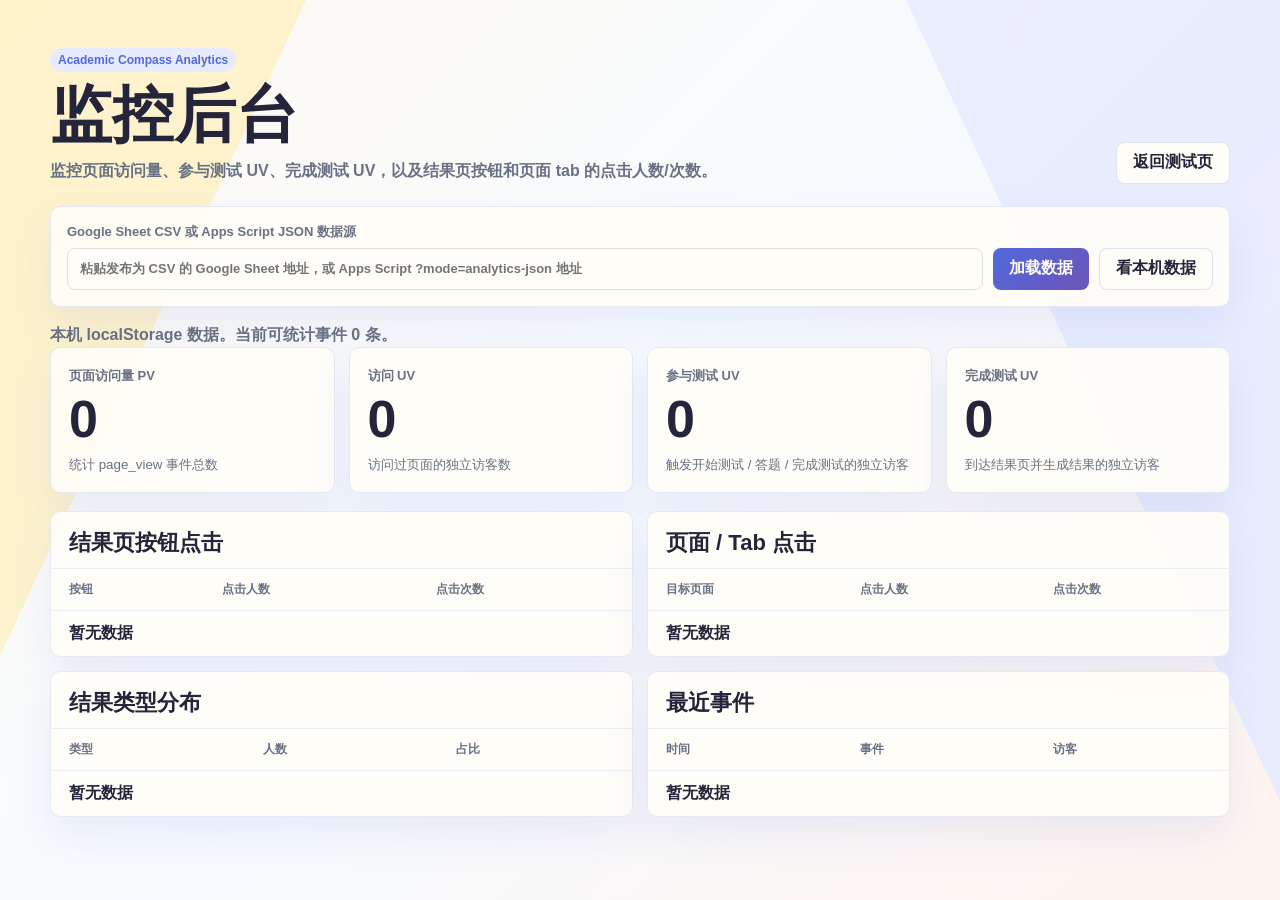
==== monitor.html @ 000283a8 "Add analytics monitoring dashboard" ====
<!doctype html>
<html lang="zh-CN">
<head>
  <meta charset="utf-8">
  <meta name="viewport" content="width=device-width, initial-scale=1">
  <title>学术罗盘监控后台</title>
  <style>
    :root {
      --paper: #fff7eb;
      --ink: #24243a;
      --muted: #697184;
      --line: #e5dce0;
      --blue: #5169db;
      --teal: #15988f;
      --coral: #e95f58;
      --gold: #d9911f;
      --white: #fffdf8;
      --shadow: 0 18px 42px rgba(81, 105, 219, 0.1);
    }

    * { box-sizing: border-box; }

    body {
      margin: 0;
      min-height: 100vh;
      background:
        linear-gradient(115deg, rgba(255, 240, 189, 0.72) 0 18%, transparent 18% 100%),
        linear-gradient(245deg, rgba(230, 235, 255, 0.86) 0 22%, transparent 22% 100%),
        linear-gradient(135deg, #fffaf2 0%, #f7fbff 48%, #fff4ef 100%);
      color: var(--ink);
      font-family: "Microsoft YaHei", "PingFang SC", "Segoe UI", Arial, sans-serif;
    }

    main {
      width: min(1180px, calc(100% - 32px));
      margin: 0 auto;
      padding: 36px 0 72px;
    }

    header {
      display: flex;
      align-items: end;
      justify-content: space-between;
      gap: 18px;
      margin-bottom: 22px;
    }

    h1 {
      margin: 0;
      font-size: clamp(34px, 6vw, 62px);
      line-height: 1;
    }

    .subtitle {
      margin: 12px 0 0;
      color: var(--muted);
      font-weight: 700;
      line-height: 1.6;
    }

    .panel,
    .metric-card,
    .table-card {
      border: 1px solid rgba(81, 105, 219, 0.14);
      border-radius: 10px;
      background: rgba(255, 253, 248, 0.92);
      box-shadow: var(--shadow);
    }

    .panel {
      display: grid;
      grid-template-columns: minmax(0, 1fr) auto auto;
      gap: 10px;
      align-items: end;
      padding: 16px;
      margin-bottom: 18px;
    }

    label {
      display: grid;
      gap: 7px;
      color: var(--muted);
      font-size: 13px;
      font-weight: 900;
    }

    input {
      width: 100%;
      min-height: 42px;
      border: 1px solid var(--line);
      border-radius: 8px;
      background: var(--white);
      color: var(--ink);
      padding: 9px 12px;
      font: inherit;
    }

    button,
    .link-btn {
      display: inline-flex;
      align-items: center;
      justify-content: center;
      min-height: 42px;
      padding: 0 16px;
      border: 0;
      border-radius: 8px;
      background: linear-gradient(135deg, var(--blue), #6c55b8);
      color: var(--white);
      font: inherit;
      font-weight: 900;
      text-decoration: none;
      cursor: pointer;
    }

    .secondary {
      border: 1px solid rgba(81, 105, 219, 0.18);
      background: var(--white);
      color: var(--ink);
    }

    .metrics {
      display: grid;
      grid-template-columns: repeat(4, minmax(0, 1fr));
      gap: 14px;
      margin-bottom: 18px;
    }

    .metric-card {
      padding: 18px;
    }

    .metric-card span {
      color: var(--muted);
      font-size: 13px;
      font-weight: 900;
    }

    .metric-card strong {
      display: block;
      margin-top: 8px;
      font-size: clamp(32px, 5vw, 52px);
      line-height: 1;
    }

    .metric-card small {
      display: block;
      margin-top: 10px;
      color: var(--muted);
      line-height: 1.45;
    }

    .tables {
      display: grid;
      grid-template-columns: repeat(2, minmax(0, 1fr));
      gap: 14px;
    }

    .table-card {
      overflow: hidden;
    }

    .table-card h2 {
      margin: 0;
      padding: 16px 18px 10px;
      font-size: 22px;
    }

    table {
      width: 100%;
      border-collapse: collapse;
    }

    th,
    td {
      padding: 12px 18px;
      border-top: 1px solid rgba(81, 105, 219, 0.1);
      text-align: left;
      vertical-align: top;
    }

    th {
      color: var(--muted);
      font-size: 12px;
      font-weight: 900;
      white-space: nowrap;
    }

    td {
      font-weight: 800;
    }

    .status {
      min-height: 22px;
      margin: 10px 0 0;
      color: var(--muted);
      font-weight: 800;
    }

    .pill {
      display: inline-flex;
      align-items: center;
      min-height: 24px;
      padding: 0 8px;
      border-radius: 999px;
      background: #e6ebff;
      color: var(--blue);
      font-size: 12px;
      font-weight: 900;
    }

    @media (max-width: 860px) {
      header,
      .panel {
        grid-template-columns: 1fr;
        align-items: stretch;
      }

      .metrics,
      .tables {
        grid-template-columns: 1fr;
      }
    }
  </style>
</head>
<body>
  <main>
    <header>
      <div>
        <p class="pill">Academic Compass Analytics</p>
        <h1>监控后台</h1>
        <p class="subtitle">监控页面访问量、参与测试 UV、完成测试 UV，以及结果页按钮和页面 tab 的点击人数/次数。</p>
      </div>
      <a class="link-btn secondary" href="./index.html">返回测试页</a>
    </header>

    <section class="panel" aria-label="数据源设置">
      <label>
        Google Sheet CSV 或 Apps Script JSON 数据源
        <input id="sourceInput" placeholder="粘贴发布为 CSV 的 Google Sheet 地址，或 Apps Script ?mode=analytics-json 地址">
      </label>
      <button type="button" id="loadBtn">加载数据</button>
      <button class="secondary" type="button" id="localBtn">看本机数据</button>
    </section>
    <p class="status" id="statusText">未配置远程数据源时，可先点击“看本机数据”验证埋点是否正常。</p>

    <section class="metrics">
      <article class="metric-card">
        <span>页面访问量 PV</span>
        <strong id="pvMetric">0</strong>
        <small>统计 page_view 事件总数</small>
      </article>
      <article class="metric-card">
        <span>访问 UV</span>
        <strong id="uvMetric">0</strong>
        <small>访问过页面的独立访客数</small>
      </article>
      <article class="metric-card">
        <span>参与测试 UV</span>
        <strong id="testUvMetric">0</strong>
        <small>触发开始测试 / 答题 / 完成测试的独立访客</small>
      </article>
      <article class="metric-card">
        <span>完成测试 UV</span>
        <strong id="completeUvMetric">0</strong>
        <small>到达结果页并生成结果的独立访客</small>
      </article>
    </section>

    <section class="tables">
      <article class="table-card">
        <h2>结果页按钮点击</h2>
        <table>
          <thead>
            <tr><th>按钮</th><th>点击人数</th><th>点击次数</th></tr>
          </thead>
          <tbody id="resultActionRows"></tbody>
        </table>
      </article>

      <article class="table-card">
        <h2>页面 / Tab 点击</h2>
        <table>
          <thead>
            <tr><th>目标页面</th><th>点击人数</th><th>点击次数</th></tr>
          </thead>
          <tbody id="tabRows"></tbody>
        </table>
      </article>

      <article class="table-card">
        <h2>结果类型分布</h2>
        <table>
          <thead>
            <tr><th>类型</th><th>人数</th><th>占比</th></tr>
          </thead>
          <tbody id="typeRows"></tbody>
        </table>
      </article>

      <article class="table-card">
        <h2>最近事件</h2>
        <table>
          <thead>
            <tr><th>时间</th><th>事件</th><th>访客</th></tr>
          </thead>
          <tbody id="recentRows"></tbody>
        </table>
      </article>
    </section>
  </main>

  <script>
    window.ACADEMIC_COMPASS_MONITOR_SOURCE = "";
  </script>
  <script>
    const sourceInput = document.querySelector("#sourceInput");
    const loadBtn = document.querySelector("#loadBtn");
    const localBtn = document.querySelector("#localBtn");
    const statusText = document.querySelector("#statusText");

    const savedSource = localStorage.getItem("academicCompassMonitorSource.v1") || window.ACADEMIC_COMPASS_MONITOR_SOURCE || new URLSearchParams(location.search).get("source") || "";
    sourceInput.value = savedSource;

    loadBtn.addEventListener("click", () => loadRemoteData(sourceInput.value.trim()));
    localBtn.addEventListener("click", () => renderDashboard(loadLocalEvents(), "本机 localStorage 数据"));

    if (savedSource) loadRemoteData(savedSource);
    else renderDashboard(loadLocalEvents(), "本机 localStorage 数据");

    async function loadRemoteData(source) {
      if (!source) {
        statusText.textContent = "请先填写数据源地址。";
        return;
      }
      localStorage.setItem("academicCompassMonitorSource.v1", source);
      statusText.textContent = "正在加载远程数据...";
      try {
        const response = await fetch(source, { cache: "no-store" });
        const text = await response.text();
        const events = source.includes("mode=analytics-json") || text.trim().startsWith("{")
          ? normalizeJsonEvents(JSON.parse(text))
          : parseCsvEvents(text);
        renderDashboard(events, `远程数据：${events.length} 条事件`);
      } catch (error) {
        statusText.textContent = `远程数据加载失败：${error.message}。可检查 Sheet 是否已发布为 CSV。`;
      }
    }

    function loadLocalEvents() {
      try {
        return JSON.parse(localStorage.getItem("academicCompassAnalyticsEvents.v1")) || [];
      } catch (error) {
        return [];
      }
    }

    function normalizeJsonEvents(data) {
      if (Array.isArray(data)) return data;
      if (Array.isArray(data.events)) return data.events;
      return [];
    }

    function parseCsvEvents(csvText) {
      const rows = parseCsv(csvText);
      if (rows.length < 2) return [];
      const headers = rows[0];
      return rows.slice(1).filter((row) => row.some(Boolean)).map((row) => {
        const item = {};
        headers.forEach((header, index) => {
          item[header] = row[index] || "";
        });
        return item;
      });
    }

    function parseCsv(text) {
      const rows = [];
      let row = [];
      let value = "";
      let inQuotes = false;
      for (let i = 0; i < text.length; i += 1) {
        const char = text[i];
        const next = text[i + 1];
        if (char === '"' && inQuotes && next === '"') {
          value += '"';
          i += 1;
        } else if (char === '"') {
          inQuotes = !inQuotes;
        } else if (char === "," && !inQuotes) {
          row.push(value);
          value = "";
        } else if ((char === "\n" || char === "\r") && !inQuotes) {
          if (char === "\r" && next === "\n") i += 1;
          row.push(value);
          rows.push(row);
          row = [];
          value = "";
        } else {
          value += char;
        }
      }
      if (value || row.length) {
        row.push(value);
        rows.push(row);
      }
      return rows;
    }

    function renderDashboard(events, sourceLabel) {
      const normalized = events.map(normalizeEvent).filter((event) => event.analyticsEvent);
      const pageViews = normalized.filter((event) => event.analyticsEvent === "page_view");
      const visitors = unique(normalized.map((event) => event.visitorId).filter(Boolean));
      const participantEvents = normalized.filter((event) => ["test_start", "question_answer", "test_complete"].includes(event.analyticsEvent));
      const participants = unique(participantEvents.map((event) => event.visitorId).filter(Boolean));
      const completes = unique(normalized.filter((event) => event.analyticsEvent === "test_complete").map((event) => event.visitorId).filter(Boolean));

      setText("pvMetric", pageViews.length);
      setText("uvMetric", visitors.length);
      setText("testUvMetric", participants.length);
      setText("completeUvMetric", completes.length);

      renderGroupedRows("resultActionRows", groupEvents(normalized.filter((event) => event.analyticsEvent === "result_action_click" || event.analyticsEvent === "share_confirm"), "buttonText", "buttonId"));
      renderGroupedRows("tabRows", groupEvents(normalized.filter((event) => event.analyticsEvent === "tab_click"), "targetView", "targetView"));
      renderTypeRows(normalized.filter((event) => event.analyticsEvent === "test_complete"));
      renderRecentRows(normalized);

      statusText.textContent = `${sourceLabel}。当前可统计事件 ${normalized.length} 条。`;
    }

    function normalizeEvent(event) {
      return {
        analyticsEvent: event.analyticsEvent || event["事件类型"] || "",
        eventId: event.eventId || event["事件ID"] || "",
        createdAt: event.createdAt || event["时间"] || "",
        visitorId: event.visitorId || event["访客ID"] || "",
        sessionId: event.sessionId || event["会话ID"] || "",
        viewId: event.viewId || event["页面"] || "",
        buttonId: event.buttonId || event["按钮ID"] || "",
        buttonText: event.buttonText || event["按钮文案"] || "",
        targetView: event.targetView || event["目标页面"] || "",
        typeCode: event.typeCode || event["结果代码"] || "",
        typeName: event.typeName || event["结果名称"] || ""
      };
    }

    function unique(items) {
      return Array.from(new Set(items));
    }

    function groupEvents(events, labelKey, fallbackKey) {
      const groups = new Map();
      events.forEach((event) => {
        const label = event[labelKey] || event[fallbackKey] || "未命名";
        if (!groups.has(label)) groups.set(label, { label, total: 0, visitors: new Set() });
        const group = groups.get(label);
        group.total += 1;
        if (event.visitorId) group.visitors.add(event.visitorId);
      });
      return Array.from(groups.values())
        .map((group) => ({ label: group.label, uv: group.visitors.size, total: group.total }))
        .sort((a, b) => b.total - a.total);
    }

    function renderGroupedRows(targetId, rows) {
      const target = document.querySelector(`#${targetId}`);
      target.innerHTML = rows.length
        ? rows.map((row) => `<tr><td>${escapeHtml(row.label)}</td><td>${row.uv}</td><td>${row.total}</td></tr>`).join("")
        : `<tr><td colspan="3">暂无数据</td></tr>`;
    }

    function renderTypeRows(completeEvents) {
      const totalVisitors = unique(completeEvents.map((event) => event.visitorId).filter(Boolean)).length || completeEvents.length || 1;
      const grouped = groupEvents(completeEvents, "typeName", "typeCode");
      const target = document.querySelector("#typeRows");
      target.innerHTML = grouped.length
        ? grouped.map((row) => `<tr><td>${escapeHtml(row.label)}</td><td>${row.uv || row.total}</td><td>${Math.round(((row.uv || row.total) / totalVisitors) * 100)}%</td></tr>`).join("")
        : `<tr><td colspan="3">暂无数据</td></tr>`;
    }

    function renderRecentRows(events) {
      const target = document.querySelector("#recentRows");
      const recent = [...events].sort((a, b) => String(b.createdAt).localeCompare(String(a.createdAt))).slice(0, 12);
      target.innerHTML = recent.length
        ? recent.map((event) => `<tr><td>${escapeHtml(formatDate(event.createdAt))}</td><td>${escapeHtml(event.analyticsEvent)}</td><td>${escapeHtml(event.visitorId || "-")}</td></tr>`).join("")
        : `<tr><td colspan="3">暂无数据</td></tr>`;
    }

    function setText(id, value) {
      document.querySelector(`#${id}`).textContent = String(value);
    }

    function formatDate(value) {
      if (!value) return "-";
      const date = new Date(value);
      if (Number.isNaN(date.getTime())) return value;
      return date.toLocaleString("zh-CN", { hour12: false });
    }

    function escapeHtml(value) {
      return String(value ?? "").replace(/[&<>"']/g, (char) => ({
        "&": "&amp;",
        "<": "&lt;",
        ">": "&gt;",
        '"': "&quot;",
        "'": "&#39;"
      })[char]);
    }
  </script>
</body>
</html>
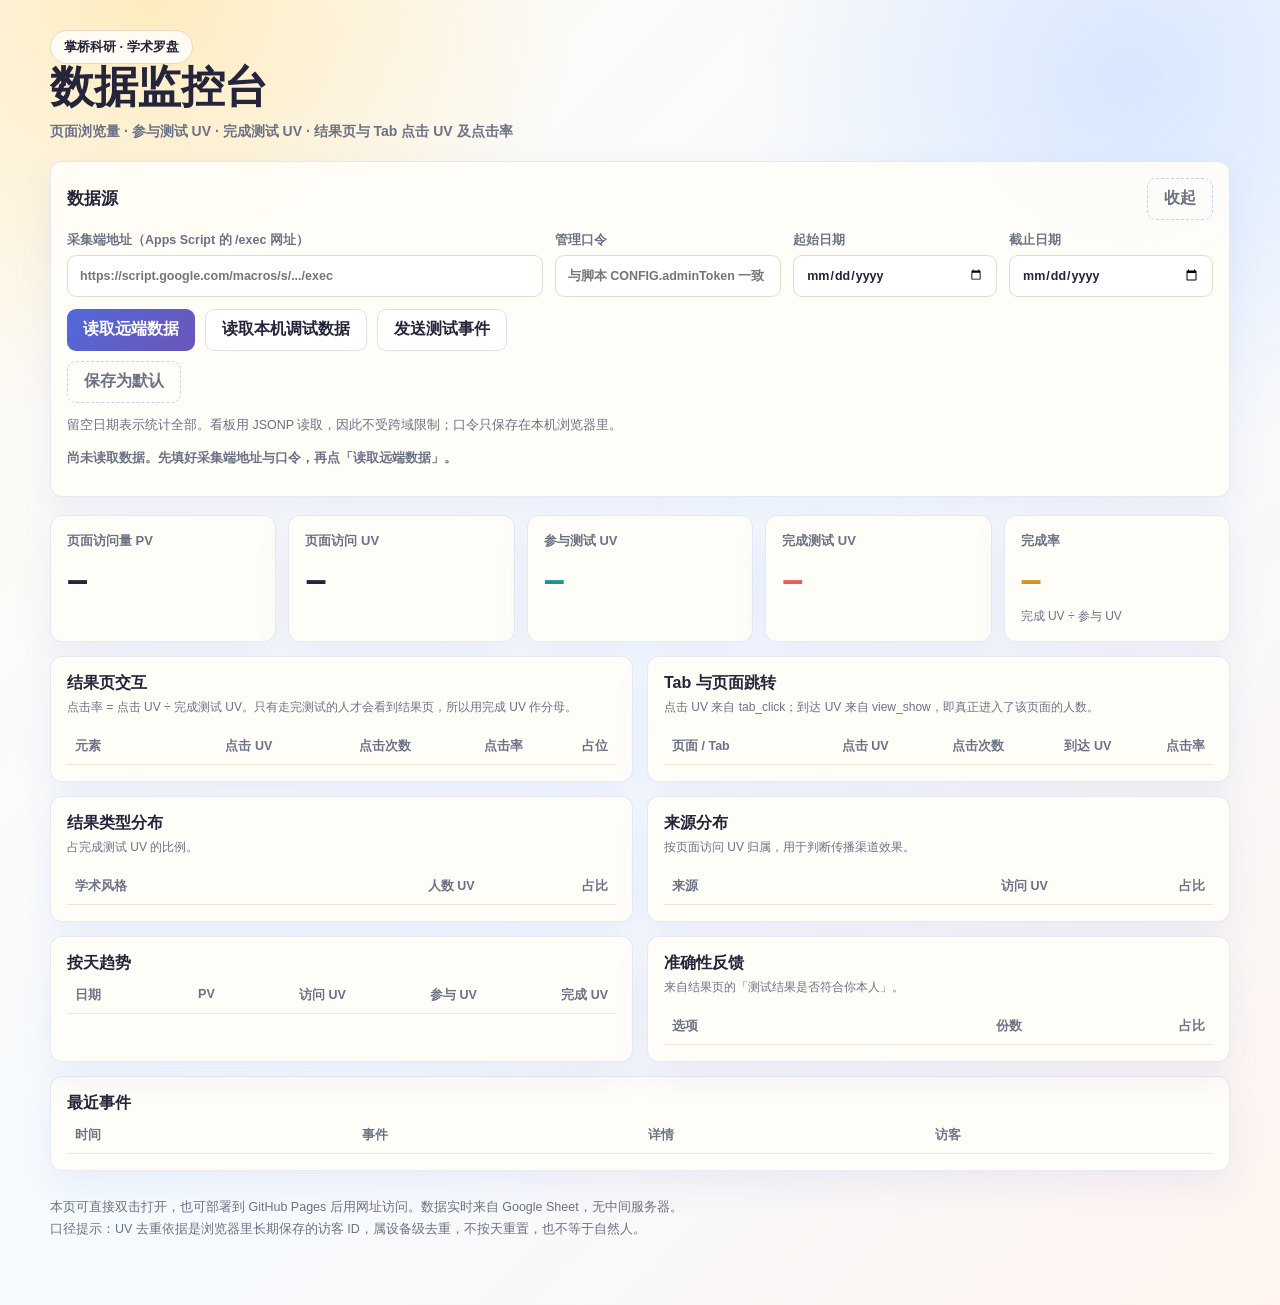
==== commit 84506287: "Add files via upload" ====
--- a/monitor.html
+++ b/monitor.html
@@ -1,510 +1,555 @@
-<!doctype html>
-<html lang="zh-CN">
-<head>
-  <meta charset="utf-8">
-  <meta name="viewport" content="width=device-width, initial-scale=1">
-  <title>学术罗盘监控后台</title>
-  <style>
-    :root {
-      --paper: #fff7eb;
-      --ink: #24243a;
-      --muted: #697184;
-      --line: #e5dce0;
-      --blue: #5169db;
-      --teal: #15988f;
-      --coral: #e95f58;
-      --gold: #d9911f;
-      --white: #fffdf8;
-      --shadow: 0 18px 42px rgba(81, 105, 219, 0.1);
-    }
-
-    * { box-sizing: border-box; }
-
-    body {
-      margin: 0;
-      min-height: 100vh;
-      background:
-        linear-gradient(115deg, rgba(255, 240, 189, 0.72) 0 18%, transparent 18% 100%),
-        linear-gradient(245deg, rgba(230, 235, 255, 0.86) 0 22%, transparent 22% 100%),
-        linear-gradient(135deg, #fffaf2 0%, #f7fbff 48%, #fff4ef 100%);
-      color: var(--ink);
-      font-family: "Microsoft YaHei", "PingFang SC", "Segoe UI", Arial, sans-serif;
-    }
-
-    main {
-      width: min(1180px, calc(100% - 32px));
-      margin: 0 auto;
-      padding: 36px 0 72px;
-    }
-
-    header {
-      display: flex;
-      align-items: end;
-      justify-content: space-between;
-      gap: 18px;
-      margin-bottom: 22px;
-    }
-
-    h1 {
-      margin: 0;
-      font-size: clamp(34px, 6vw, 62px);
-      line-height: 1;
-    }
-
-    .subtitle {
-      margin: 12px 0 0;
-      color: var(--muted);
-      font-weight: 700;
-      line-height: 1.6;
-    }
-
-    .panel,
-    .metric-card,
-    .table-card {
-      border: 1px solid rgba(81, 105, 219, 0.14);
-      border-radius: 10px;
-      background: rgba(255, 253, 248, 0.92);
-      box-shadow: var(--shadow);
-    }
-
-    .panel {
-      display: grid;
-      grid-template-columns: minmax(0, 1fr) auto auto;
-      gap: 10px;
-      align-items: end;
-      padding: 16px;
-      margin-bottom: 18px;
-    }
-
-    label {
-      display: grid;
-      gap: 7px;
-      color: var(--muted);
-      font-size: 13px;
-      font-weight: 900;
-    }
-
-    input {
-      width: 100%;
-      min-height: 42px;
-      border: 1px solid var(--line);
-      border-radius: 8px;
-      background: var(--white);
-      color: var(--ink);
-      padding: 9px 12px;
-      font: inherit;
-    }
-
-    button,
-    .link-btn {
-      display: inline-flex;
-      align-items: center;
-      justify-content: center;
-      min-height: 42px;
-      padding: 0 16px;
-      border: 0;
-      border-radius: 8px;
-      background: linear-gradient(135deg, var(--blue), #6c55b8);
-      color: var(--white);
-      font: inherit;
-      font-weight: 900;
-      text-decoration: none;
-      cursor: pointer;
-    }
-
-    .secondary {
-      border: 1px solid rgba(81, 105, 219, 0.18);
-      background: var(--white);
-      color: var(--ink);
-    }
-
-    .metrics {
-      display: grid;
-      grid-template-columns: repeat(4, minmax(0, 1fr));
-      gap: 14px;
-      margin-bottom: 18px;
-    }
-
-    .metric-card {
-      padding: 18px;
-    }
-
-    .metric-card span {
-      color: var(--muted);
-      font-size: 13px;
-      font-weight: 900;
-    }
-
-    .metric-card strong {
-      display: block;
-      margin-top: 8px;
-      font-size: clamp(32px, 5vw, 52px);
-      line-height: 1;
-    }
-
-    .metric-card small {
-      display: block;
-      margin-top: 10px;
-      color: var(--muted);
-      line-height: 1.45;
-    }
-
-    .tables {
-      display: grid;
-      grid-template-columns: repeat(2, minmax(0, 1fr));
-      gap: 14px;
-    }
-
-    .table-card {
-      overflow: hidden;
-    }
-
-    .table-card h2 {
-      margin: 0;
-      padding: 16px 18px 10px;
-      font-size: 22px;
-    }
-
-    table {
-      width: 100%;
-      border-collapse: collapse;
-    }
-
-    th,
-    td {
-      padding: 12px 18px;
-      border-top: 1px solid rgba(81, 105, 219, 0.1);
-      text-align: left;
-      vertical-align: top;
-    }
-
-    th {
-      color: var(--muted);
-      font-size: 12px;
-      font-weight: 900;
-      white-space: nowrap;
-    }
-
-    td {
-      font-weight: 800;
-    }
-
-    .status {
-      min-height: 22px;
-      margin: 10px 0 0;
-      color: var(--muted);
-      font-weight: 800;
-    }
-
-    .pill {
-      display: inline-flex;
-      align-items: center;
-      min-height: 24px;
-      padding: 0 8px;
-      border-radius: 999px;
-      background: #e6ebff;
-      color: var(--blue);
-      font-size: 12px;
-      font-weight: 900;
-    }
-
-    @media (max-width: 860px) {
-      header,
-      .panel {
-        grid-template-columns: 1fr;
-        align-items: stretch;
-      }
-
-      .metrics,
-      .tables {
-        grid-template-columns: 1fr;
-      }
-    }
-  </style>
-</head>
-<body>
-  <main>
-    <header>
-      <div>
-        <p class="pill">Academic Compass Analytics</p>
-        <h1>监控后台</h1>
-        <p class="subtitle">监控页面访问量、参与测试 UV、完成测试 UV，以及结果页按钮和页面 tab 的点击人数/次数。</p>
-      </div>
-      <a class="link-btn secondary" href="./index.html">返回测试页</a>
-    </header>
-
-    <section class="panel" aria-label="数据源设置">
-      <label>
-        Google Sheet CSV 或 Apps Script JSON 数据源
-        <input id="sourceInput" placeholder="粘贴发布为 CSV 的 Google Sheet 地址，或 Apps Script ?mode=analytics-json 地址">
-      </label>
-      <button type="button" id="loadBtn">加载数据</button>
-      <button class="secondary" type="button" id="localBtn">看本机数据</button>
-    </section>
-    <p class="status" id="statusText">未配置远程数据源时，可先点击“看本机数据”验证埋点是否正常。</p>
-
-    <section class="metrics">
-      <article class="metric-card">
-        <span>页面访问量 PV</span>
-        <strong id="pvMetric">0</strong>
-        <small>统计 page_view 事件总数</small>
-      </article>
-      <article class="metric-card">
-        <span>访问 UV</span>
-        <strong id="uvMetric">0</strong>
-        <small>访问过页面的独立访客数</small>
-      </article>
-      <article class="metric-card">
-        <span>参与测试 UV</span>
-        <strong id="testUvMetric">0</strong>
-        <small>触发开始测试 / 答题 / 完成测试的独立访客</small>
-      </article>
-      <article class="metric-card">
-        <span>完成测试 UV</span>
-        <strong id="completeUvMetric">0</strong>
-        <small>到达结果页并生成结果的独立访客</small>
-      </article>
-    </section>
-
-    <section class="tables">
-      <article class="table-card">
-        <h2>结果页按钮点击</h2>
-        <table>
-          <thead>
-            <tr><th>按钮</th><th>点击人数</th><th>点击次数</th></tr>
-          </thead>
-          <tbody id="resultActionRows"></tbody>
-        </table>
-      </article>
-
-      <article class="table-card">
-        <h2>页面 / Tab 点击</h2>
-        <table>
-          <thead>
-            <tr><th>目标页面</th><th>点击人数</th><th>点击次数</th></tr>
-          </thead>
-          <tbody id="tabRows"></tbody>
-        </table>
-      </article>
-
-      <article class="table-card">
-        <h2>结果类型分布</h2>
-        <table>
-          <thead>
-            <tr><th>类型</th><th>人数</th><th>占比</th></tr>
-          </thead>
-          <tbody id="typeRows"></tbody>
-        </table>
-      </article>
-
-      <article class="table-card">
-        <h2>最近事件</h2>
-        <table>
-          <thead>
-            <tr><th>时间</th><th>事件</th><th>访客</th></tr>
-          </thead>
-          <tbody id="recentRows"></tbody>
-        </table>
-      </article>
-    </section>
-  </main>
-
-  <script>
-    window.ACADEMIC_COMPASS_MONITOR_SOURCE = "";
-  </script>
-  <script>
-    const sourceInput = document.querySelector("#sourceInput");
-    const loadBtn = document.querySelector("#loadBtn");
-    const localBtn = document.querySelector("#localBtn");
-    const statusText = document.querySelector("#statusText");
-
-    const savedSource = localStorage.getItem("academicCompassMonitorSource.v1") || window.ACADEMIC_COMPASS_MONITOR_SOURCE || new URLSearchParams(location.search).get("source") || "";
-    sourceInput.value = savedSource;
-
-    loadBtn.addEventListener("click", () => loadRemoteData(sourceInput.value.trim()));
-    localBtn.addEventListener("click", () => renderDashboard(loadLocalEvents(), "本机 localStorage 数据"));
-
-    if (savedSource) loadRemoteData(savedSource);
-    else renderDashboard(loadLocalEvents(), "本机 localStorage 数据");
-
-    async function loadRemoteData(source) {
-      if (!source) {
-        statusText.textContent = "请先填写数据源地址。";
-        return;
-      }
-      localStorage.setItem("academicCompassMonitorSource.v1", source);
-      statusText.textContent = "正在加载远程数据...";
-      try {
-        const response = await fetch(source, { cache: "no-store" });
-        const text = await response.text();
-        const events = source.includes("mode=analytics-json") || text.trim().startsWith("{")
-          ? normalizeJsonEvents(JSON.parse(text))
-          : parseCsvEvents(text);
-        renderDashboard(events, `远程数据：${events.length} 条事件`);
-      } catch (error) {
-        statusText.textContent = `远程数据加载失败：${error.message}。可检查 Sheet 是否已发布为 CSV。`;
-      }
-    }
-
-    function loadLocalEvents() {
-      try {
-        return JSON.parse(localStorage.getItem("academicCompassAnalyticsEvents.v1")) || [];
-      } catch (error) {
-        return [];
-      }
-    }
-
-    function normalizeJsonEvents(data) {
-      if (Array.isArray(data)) return data;
-      if (Array.isArray(data.events)) return data.events;
-      return [];
-    }
-
-    function parseCsvEvents(csvText) {
-      const rows = parseCsv(csvText);
-      if (rows.length < 2) return [];
-      const headers = rows[0];
-      return rows.slice(1).filter((row) => row.some(Boolean)).map((row) => {
-        const item = {};
-        headers.forEach((header, index) => {
-          item[header] = row[index] || "";
-        });
-        return item;
-      });
-    }
-
-    function parseCsv(text) {
-      const rows = [];
-      let row = [];
-      let value = "";
-      let inQuotes = false;
-      for (let i = 0; i < text.length; i += 1) {
-        const char = text[i];
-        const next = text[i + 1];
-        if (char === '"' && inQuotes && next === '"') {
-          value += '"';
-          i += 1;
-        } else if (char === '"') {
-          inQuotes = !inQuotes;
-        } else if (char === "," && !inQuotes) {
-          row.push(value);
-          value = "";
-        } else if ((char === "\n" || char === "\r") && !inQuotes) {
-          if (char === "\r" && next === "\n") i += 1;
-          row.push(value);
-          rows.push(row);
-          row = [];
-          value = "";
-        } else {
-          value += char;
-        }
-      }
-      if (value || row.length) {
-        row.push(value);
-        rows.push(row);
-      }
-      return rows;
-    }
-
-    function renderDashboard(events, sourceLabel) {
-      const normalized = events.map(normalizeEvent).filter((event) => event.analyticsEvent);
-      const pageViews = normalized.filter((event) => event.analyticsEvent === "page_view");
-      const visitors = unique(normalized.map((event) => event.visitorId).filter(Boolean));
-      const participantEvents = normalized.filter((event) => ["test_start", "question_answer", "test_complete"].includes(event.analyticsEvent));
-      const participants = unique(participantEvents.map((event) => event.visitorId).filter(Boolean));
-      const completes = unique(normalized.filter((event) => event.analyticsEvent === "test_complete").map((event) => event.visitorId).filter(Boolean));
-
-      setText("pvMetric", pageViews.length);
-      setText("uvMetric", visitors.length);
-      setText("testUvMetric", participants.length);
-      setText("completeUvMetric", completes.length);
-
-      renderGroupedRows("resultActionRows", groupEvents(normalized.filter((event) => event.analyticsEvent === "result_action_click" || event.analyticsEvent === "share_confirm"), "buttonText", "buttonId"));
-      renderGroupedRows("tabRows", groupEvents(normalized.filter((event) => event.analyticsEvent === "tab_click"), "targetView", "targetView"));
-      renderTypeRows(normalized.filter((event) => event.analyticsEvent === "test_complete"));
-      renderRecentRows(normalized);
-
-      statusText.textContent = `${sourceLabel}。当前可统计事件 ${normalized.length} 条。`;
-    }
-
-    function normalizeEvent(event) {
-      return {
-        analyticsEvent: event.analyticsEvent || event["事件类型"] || "",
-        eventId: event.eventId || event["事件ID"] || "",
-        createdAt: event.createdAt || event["时间"] || "",
-        visitorId: event.visitorId || event["访客ID"] || "",
-        sessionId: event.sessionId || event["会话ID"] || "",
-        viewId: event.viewId || event["页面"] || "",
-        buttonId: event.buttonId || event["按钮ID"] || "",
-        buttonText: event.buttonText || event["按钮文案"] || "",
-        targetView: event.targetView || event["目标页面"] || "",
-        typeCode: event.typeCode || event["结果代码"] || "",
-        typeName: event.typeName || event["结果名称"] || ""
-      };
-    }
-
-    function unique(items) {
-      return Array.from(new Set(items));
-    }
-
-    function groupEvents(events, labelKey, fallbackKey) {
-      const groups = new Map();
-      events.forEach((event) => {
-        const label = event[labelKey] || event[fallbackKey] || "未命名";
-        if (!groups.has(label)) groups.set(label, { label, total: 0, visitors: new Set() });
-        const group = groups.get(label);
-        group.total += 1;
-        if (event.visitorId) group.visitors.add(event.visitorId);
-      });
-      return Array.from(groups.values())
-        .map((group) => ({ label: group.label, uv: group.visitors.size, total: group.total }))
-        .sort((a, b) => b.total - a.total);
-    }
-
-    function renderGroupedRows(targetId, rows) {
-      const target = document.querySelector(`#${targetId}`);
-      target.innerHTML = rows.length
-        ? rows.map((row) => `<tr><td>${escapeHtml(row.label)}</td><td>${row.uv}</td><td>${row.total}</td></tr>`).join("")
-        : `<tr><td colspan="3">暂无数据</td></tr>`;
-    }
-
-    function renderTypeRows(completeEvents) {
-      const totalVisitors = unique(completeEvents.map((event) => event.visitorId).filter(Boolean)).length || completeEvents.length || 1;
-      const grouped = groupEvents(completeEvents, "typeName", "typeCode");
-      const target = document.querySelector("#typeRows");
-      target.innerHTML = grouped.length
-        ? grouped.map((row) => `<tr><td>${escapeHtml(row.label)}</td><td>${row.uv || row.total}</td><td>${Math.round(((row.uv || row.total) / totalVisitors) * 100)}%</td></tr>`).join("")
-        : `<tr><td colspan="3">暂无数据</td></tr>`;
-    }
-
-    function renderRecentRows(events) {
-      const target = document.querySelector("#recentRows");
-      const recent = [...events].sort((a, b) => String(b.createdAt).localeCompare(String(a.createdAt))).slice(0, 12);
-      target.innerHTML = recent.length
-        ? recent.map((event) => `<tr><td>${escapeHtml(formatDate(event.createdAt))}</td><td>${escapeHtml(event.analyticsEvent)}</td><td>${escapeHtml(event.visitorId || "-")}</td></tr>`).join("")
-        : `<tr><td colspan="3">暂无数据</td></tr>`;
-    }
-
-    function setText(id, value) {
-      document.querySelector(`#${id}`).textContent = String(value);
-    }
-
-    function formatDate(value) {
-      if (!value) return "-";
-      const date = new Date(value);
-      if (Number.isNaN(date.getTime())) return value;
-      return date.toLocaleString("zh-CN", { hour12: false });
-    }
-
-    function escapeHtml(value) {
-      return String(value ?? "").replace(/[&<>"']/g, (char) => ({
-        "&": "&amp;",
-        "<": "&lt;",
-        ">": "&gt;",
-        '"': "&quot;",
-        "'": "&#39;"
-      })[char]);
-    }
-  </script>
-</body>
-</html>
+<!doctype html>
+<html lang="zh-CN">
+<head>
+  <meta charset="utf-8">
+  <meta name="viewport" content="width=device-width, initial-scale=1">
+  <title>学术罗盘 · 数据监控台</title>
+  <style>
+    :root {
+      --paper: #fff7eb;
+      --ink: #24243a;
+      --muted: #6b7285;
+      --line: #e6dccd;
+      --card: #fffdf8;
+      --blue: #5169db;
+      --teal: #15988f;
+      --coral: #e95f58;
+      --gold: #d9911f;
+      --shadow: 0 14px 34px rgba(81, 105, 219, 0.09);
+    }
+    * { box-sizing: border-box; }
+    body {
+      margin: 0;
+      min-height: 100vh;
+      color: var(--ink);
+      background:
+        radial-gradient(circle at 12% 0%, rgba(255, 224, 150, 0.55), transparent 26rem),
+        radial-gradient(circle at 88% 6%, rgba(186, 210, 255, 0.5), transparent 24rem),
+        linear-gradient(135deg, #fffaf2 0%, #f6fbff 52%, #fff4ef 100%);
+      font-family: "Microsoft YaHei", "PingFang SC", "Segoe UI", Arial, sans-serif;
+    }
+    main { width: min(1180px, calc(100% - 28px)); margin: 0 auto; padding: 30px 0 64px; }
+
+    header.page-head { display: flex; flex-wrap: wrap; gap: 14px; align-items: end; justify-content: space-between; margin-bottom: 18px; }
+    h1 { margin: 0; font-size: clamp(28px, 4.4vw, 44px); line-height: 1.05; letter-spacing: -0.5px; }
+    .subtitle { margin: 10px 0 0; color: var(--muted); font-weight: 700; line-height: 1.6; font-size: 14px; }
+    .badge { display: inline-block; border: 1px solid #ead8c8; background: rgba(255, 255, 255, 0.8); border-radius: 999px; padding: 7px 13px; font-size: 13px; font-weight: 700; }
+
+    .panel, .card, .table-card {
+      border: 1px solid rgba(81, 105, 219, 0.14);
+      border-radius: 12px;
+      background: rgba(255, 253, 248, 0.94);
+      box-shadow: var(--shadow);
+    }
+    .panel { padding: 16px; margin-bottom: 18px; }
+    .panel-head { display: flex; align-items: center; justify-content: space-between; gap: 12px; margin-bottom: 12px; }
+    .panel h2 { margin: 0; font-size: 17px; }
+    .hint { color: var(--muted); font-size: 12.5px; line-height: 1.7; }
+
+    .config-grid { display: grid; grid-template-columns: minmax(0, 2.1fr) minmax(0, 1fr) minmax(0, 0.9fr) minmax(0, 0.9fr); gap: 12px; }
+    .config-grid + .config-grid { margin-top: 12px; }
+    label.field { display: grid; gap: 6px; font-size: 12.5px; font-weight: 700; color: var(--muted); }
+    input {
+      width: 100%; min-height: 42px; border: 1px solid var(--line); border-radius: 9px;
+      background: #fff; color: var(--ink); padding: 9px 12px; font: inherit;
+    }
+    input:focus { outline: 2px solid rgba(81, 105, 219, 0.28); outline-offset: 1px; border-color: var(--blue); }
+
+    .actions { display: flex; flex-wrap: wrap; gap: 10px; align-items: center; }
+    button {
+      display: inline-flex; align-items: center; justify-content: center; gap: 6px;
+      min-height: 42px; padding: 0 16px; border: 0; border-radius: 9px;
+      background: linear-gradient(135deg, var(--blue), #6c55b8);
+      color: #fffdf8; font: inherit; font-weight: 700; cursor: pointer;
+    }
+    button.secondary { border: 1px solid rgba(81, 105, 219, 0.2); background: #fff; color: var(--ink); }
+    button.ghost { border: 1px dashed rgba(81, 105, 219, 0.3); background: transparent; color: var(--muted); font-weight: 700; }
+    button:disabled { opacity: 0.55; cursor: not-allowed; }
+
+    .status { margin-top: 12px; font-size: 13px; color: var(--muted); font-weight: 700; }
+    .status.ok { color: var(--teal); }
+    .status.warn { color: var(--gold); }
+    .status.err { color: var(--coral); }
+
+    .kpi-grid { display: grid; grid-template-columns: repeat(5, minmax(0, 1fr)); gap: 12px; }
+    .card { padding: 16px; min-height: 108px; }
+    .card .label { font-size: 13px; color: var(--muted); font-weight: 700; }
+    .card .num { margin-top: 10px; font-size: clamp(26px, 3.4vw, 38px); font-weight: 800; line-height: 1.1; }
+    .card .sub { margin-top: 6px; font-size: 12px; color: var(--muted); }
+    .card.accent-teal .num { color: var(--teal); }
+    .card.accent-coral .num { color: var(--coral); }
+    .card.accent-gold .num { color: var(--gold); }
+
+    .two { display: grid; grid-template-columns: 1fr 1fr; gap: 14px; }
+    .table-card { margin-top: 0; padding: 16px; }
+    .table-card h2 { margin: 0 0 4px; font-size: 16px; }
+    .table-card .table-note { margin: 0 0 12px; font-size: 12px; color: var(--muted); line-height: 1.6; }
+    table { width: 100%; border-collapse: collapse; font-size: 13.5px; }
+    th, td { text-align: left; padding: 9px 8px; border-bottom: 1px solid #f0e7d9; vertical-align: top; }
+    th { color: var(--muted); font-weight: 700; font-size: 12.5px; white-space: nowrap; }
+    td.num, th.num { text-align: right; font-variant-numeric: tabular-nums; white-space: nowrap; }
+    tbody tr:last-child td { border-bottom: 0; }
+    .empty { color: #9a92a0; padding: 12px 0; font-size: 13px; }
+    .tag { display: inline-block; margin-left: 6px; border-radius: 999px; padding: 2px 7px; font-size: 11px; font-weight: 700; }
+    .tag.warn { background: rgba(217, 145, 31, 0.15); color: #8a5b06; }
+    .tag.ok { background: rgba(21, 152, 143, 0.14); color: #0d6a63; }
+    .bar { position: relative; height: 6px; border-radius: 999px; background: rgba(81, 105, 219, 0.12); overflow: hidden; min-width: 56px; }
+    .bar > i { position: absolute; inset: 0 auto 0 0; border-radius: 999px; background: linear-gradient(90deg, var(--blue), #8a7be0); }
+
+    footer { margin-top: 26px; color: var(--muted); font-size: 12.5px; line-height: 1.75; }
+
+    @media (max-width: 980px) {
+      .kpi-grid { grid-template-columns: repeat(2, minmax(0, 1fr)); }
+      .two { grid-template-columns: 1fr; }
+      .config-grid { grid-template-columns: 1fr 1fr; }
+    }
+    @media (max-width: 560px) {
+      .kpi-grid { grid-template-columns: 1fr; }
+      .config-grid { grid-template-columns: 1fr; }
+    }
+  </style>
+</head>
+<body>
+<main>
+  <header class="page-head">
+    <div>
+      <span class="badge">掌桥科研 · 学术罗盘</span>
+      <h1>数据监控台</h1>
+      <p class="subtitle">页面浏览量 · 参与测试 UV · 完成测试 UV · 结果页与 Tab 点击 UV 及点击率</p>
+    </div>
+  </header>
+
+  <section class="panel">
+    <div class="panel-head">
+      <h2>数据源</h2>
+      <button type="button" class="ghost" id="toggleConfigBtn">收起</button>
+    </div>
+    <div id="configBody">
+      <div class="config-grid">
+        <label class="field">采集端地址（Apps Script 的 /exec 网址）
+          <input id="sourceInput" type="url" placeholder="https://script.google.com/macros/s/.../exec" spellcheck="false">
+        </label>
+        <label class="field">管理口令
+          <input id="tokenInput" type="password" placeholder="与脚本 CONFIG.adminToken 一致" autocomplete="off">
+        </label>
+        <label class="field">起始日期
+          <input id="sinceInput" type="date">
+        </label>
+        <label class="field">截止日期
+          <input id="untilInput" type="date">
+        </label>
+      </div>
+      <div class="config-grid">
+        <div class="actions">
+          <button type="button" id="loadRemoteBtn">读取远端数据</button>
+          <button type="button" class="secondary" id="loadLocalBtn">读取本机调试数据</button>
+          <button type="button" class="secondary" id="sendTestBtn">发送测试事件</button>
+          <button type="button" class="ghost" id="saveConfigBtn">保存为默认</button>
+        </div>
+      </div>
+      <p class="hint" id="configHint">
+        留空日期表示统计全部。看板用 JSONP 读取，因此不受跨域限制；口令只保存在本机浏览器里。
+      </p>
+    </div>
+    <p class="status" id="status">尚未读取数据。先填好采集端地址与口令，再点「读取远端数据」。</p>
+  </section>
+
+  <div id="remoteSections">
+  <section class="kpi-grid" id="kpiGrid">
+    <article class="card"><div class="label">页面访问量 PV</div><div class="num" id="kpiPv">–</div><div class="sub" id="kpiPvSub">&nbsp;</div></article>
+    <article class="card"><div class="label">页面访问 UV</div><div class="num" id="kpiViewUv">–</div><div class="sub" id="kpiViewUvSub">&nbsp;</div></article>
+    <article class="card accent-teal"><div class="label">参与测试 UV</div><div class="num" id="kpiTestUv">–</div><div class="sub" id="kpiTestUvSub">&nbsp;</div></article>
+    <article class="card accent-coral"><div class="label">完成测试 UV</div><div class="num" id="kpiCompleteUv">–</div><div class="sub" id="kpiCompleteUvSub">&nbsp;</div></article>
+    <article class="card accent-gold"><div class="label">完成率</div><div class="num" id="kpiCompleteRate">–</div><div class="sub">完成 UV ÷ 参与 UV</div></article>
+  </section>
+
+  <section class="two" style="margin-top:14px">
+    <article class="table-card">
+      <h2>结果页交互</h2>
+      <p class="table-note">点击率 = 点击 UV ÷ 完成测试 UV。只有走完测试的人才会看到结果页，所以用完成 UV 作分母。</p>
+      <table>
+        <thead><tr><th>元素</th><th class="num">点击 UV</th><th class="num">点击次数</th><th class="num">点击率</th><th class="num">占位</th></tr></thead>
+        <tbody id="resultActionRows"></tbody>
+      </table>
+    </article>
+
+    <article class="table-card">
+      <h2>Tab 与页面跳转</h2>
+      <p class="table-note">点击 UV 来自 tab_click；到达 UV 来自 view_show，即真正进入了该页面的人数。</p>
+      <table>
+        <thead><tr><th>页面 / Tab</th><th class="num">点击 UV</th><th class="num">点击次数</th><th class="num">到达 UV</th><th class="num">点击率</th></tr></thead>
+        <tbody id="viewRows"></tbody>
+      </table>
+    </article>
+  </section>
+
+  <section class="two" style="margin-top:14px">
+    <article class="table-card">
+      <h2>结果类型分布</h2>
+      <p class="table-note">占完成测试 UV 的比例。</p>
+      <table>
+        <thead><tr><th>学术风格</th><th class="num">人数 UV</th><th class="num">占比</th></tr></thead>
+        <tbody id="typeRows"></tbody>
+      </table>
+    </article>
+
+    <article class="table-card">
+      <h2>来源分布</h2>
+      <p class="table-note">按页面访问 UV 归属，用于判断传播渠道效果。</p>
+      <table>
+        <thead><tr><th>来源</th><th class="num">访问 UV</th><th class="num">占比</th></tr></thead>
+        <tbody id="sourceRows"></tbody>
+      </table>
+    </article>
+  </section>
+
+  <section class="two" style="margin-top:14px">
+    <article class="table-card">
+      <h2>按天趋势</h2>
+      <table>
+        <thead><tr><th>日期</th><th class="num">PV</th><th class="num">访问 UV</th><th class="num">参与 UV</th><th class="num">完成 UV</th></tr></thead>
+        <tbody id="trendRows"></tbody>
+      </table>
+    </article>
+
+    <article class="table-card">
+      <h2>准确性反馈</h2>
+      <p class="table-note" id="feedbackNote">来自结果页的「测试结果是否符合你本人」。</p>
+      <table>
+        <thead><tr><th>选项</th><th class="num">份数</th><th class="num">占比</th></tr></thead>
+        <tbody id="feedbackRows"></tbody>
+      </table>
+    </article>
+  </section>
+
+  <section class="table-card" style="margin-top:14px">
+    <h2>最近事件</h2>
+    <table>
+      <thead><tr><th>时间</th><th>事件</th><th>详情</th><th>访客</th></tr></thead>
+      <tbody id="recentRows"></tbody>
+    </table>
+  </section>
+  </div>
+
+  <section class="table-card" id="localPanel" hidden>
+    <h2>本机调试数据</h2>
+    <p class="table-note">
+      这里读的是当前浏览器自己攒下的事件，只在没有走完第 4～6 步部署前用来看埋点有没有触发。
+      数字不代表线上真实数据。想要真实统计，请填好采集端地址后点「读取远端数据」。
+    </p>
+    <table>
+      <thead><tr><th>事件类型</th><th class="num">条数</th><th class="num">涉及访客 UV</th></tr></thead>
+      <tbody id="localRows"></tbody>
+    </table>
+  </section>
+
+  <footer>
+    本页可直接双击打开，也可部署到 GitHub Pages 后用网址访问。数据实时来自 Google Sheet，无中间服务器。<br>
+    口径提示：UV 去重依据是浏览器里长期保存的访客 ID，属设备级去重，不按天重置，也不等于自然人。
+  </footer>
+</main>
+
+<script>
+(function () {
+  "use strict";
+
+  var LS_KEY = "academicCompassMonitor.v2";
+  var CALLBACK = "academicCompassMonitorCb";
+
+  var $ = function (id) { return document.getElementById(id); };
+
+  function esc(value) {
+    return String(value == null ? "" : value).replace(/[&<>"']/g, function (ch) {
+      return { "&": "&amp;", "<": "&lt;", ">": "&gt;", '"': "&quot;", "'": "&#39;" }[ch];
+    });
+  }
+
+  function pct(value) {
+    var n = Number(value);
+    return isFinite(n) ? n.toFixed(1).replace(/\.0$/, "") + "%" : "–";
+  }
+
+  function num(value) {
+    var n = Number(value);
+    return isFinite(n) ? String(n) : "–";
+  }
+
+  function readConfig() {
+    var saved = {};
+    try { saved = JSON.parse(localStorage.getItem(LS_KEY)) || {}; } catch (e) { saved = {}; }
+    var qs = new URLSearchParams(location.search);
+    return {
+      source: saved.source || qs.get("source") || "",
+      token: saved.token || qs.get("token") || "",
+      since: saved.since || qs.get("since") || "",
+      until: saved.until || qs.get("until") || ""
+    };
+  }
+
+  function writeConfig() {
+    try {
+      localStorage.setItem(LS_KEY, JSON.stringify({
+        source: $("sourceInput").value.trim(),
+        token: $("tokenInput").value.trim(),
+        since: $("sinceInput").value,
+        until: $("untilInput").value
+      }));
+    } catch (e) { /* 忽略 */ }
+  }
+
+  function setStatus(text, kind) {
+    var el = $("status");
+    el.textContent = text;
+    el.className = "status" + (kind ? " " + kind : "");
+  }
+
+  function jsonp(source, params, timeoutMs) {
+    return new Promise(function (resolve, reject) {
+      var query = new URLSearchParams(params);
+      query.set("callback", CALLBACK);
+      var url = source + (source.indexOf("?") >= 0 ? "&" : "?") + query.toString();
+      var script = document.createElement("script");
+      var timer = setTimeout(function () { cleanup(); reject(new Error("请求超时，请检查采集端地址与部署权限是否为「任何人」")); }, timeoutMs || 30000);
+
+      function cleanup() {
+        clearTimeout(timer);
+        delete window[CALLBACK];
+        if (script.parentNode) script.parentNode.removeChild(script);
+      }
+
+      window[CALLBACK] = function (data) { cleanup(); resolve(data); };
+      script.onerror = function () { cleanup(); reject(new Error("脚本加载失败，地址可能不对，或尚未部署为 Web 应用")); };
+      script.src = url;
+      document.head.appendChild(script);
+    });
+  }
+
+  function rowsOrEmpty(rows, colspan, render) {
+    if (!rows || !rows.length) return '<tr><td class="empty" colspan="' + colspan + '">暂无数据</td></tr>';
+    return rows.map(render).join("");
+  }
+
+  function barCell(ratio) {
+    var width = Math.max(0, Math.min(100, Number(ratio) || 0));
+    return '<div class="bar" title="' + width + '%"><i style="width:' + width + '%"></i></div>';
+  }
+
+  function render(s) {
+    var sum = s.summary;
+
+    $("remoteSections").hidden = false;
+    $("localPanel").hidden = true;
+
+    $("kpiPv").textContent = num(sum.pv);
+    $("kpiPvSub").textContent = "共 " + num(sum.pv) + " 次首页加载";
+
+    $("kpiViewUv").textContent = num(sum.viewUv);
+    $("kpiViewUvSub").textContent = "参与率 " + pct(sum.participateRate) + "（参与÷访问）";
+
+    $("kpiTestUv").textContent = num(sum.testUv);
+    $("kpiTestUvSub").textContent = "作答事件 " + num(sum.answerCount) + " 次";
+
+    $("kpiCompleteUv").textContent = num(sum.completeUv);
+    $("kpiCompleteUvSub").textContent = "流失 " + num(Math.max(sum.testUv - sum.completeUv, 0)) + " 人未完成";
+
+    $("kpiCompleteRate").textContent = pct(sum.completeRate);
+
+    $("resultActionRows").innerHTML = rowsOrEmpty(sum.resultActions, 5, function (row) {
+      return "<tr><td>" + esc(row.label) + "</td>" +
+        '<td class="num">' + num(row.uv) + "</td>" +
+        '<td class="num">' + num(row.count) + "</td>" +
+        '<td class="num">' + pct(row.rate) + "</td>" +
+        '<td class="num">' + barCell(row.rate) + "</td></tr>";
+    });
+
+    $("viewRows").innerHTML = rowsOrEmpty(sum.views, 5, function (row) {
+      var tag = row.unreachable ? '<span class="tag warn">页面无入口</span>' : "";
+      return "<tr><td>" + esc(row.label) + tag + "</td>" +
+        '<td class="num">' + num(row.clickUv) + "</td>" +
+        '<td class="num">' + num(row.clickCount) + "</td>" +
+        '<td class="num">' + num(row.arrivalUv) + "</td>" +
+        '<td class="num">' + pct(row.rate) + "</td></tr>";
+    });
+
+    $("typeRows").innerHTML = rowsOrEmpty(sum.types, 3, function (row) {
+      return "<tr><td>" + esc(row.label) + "</td>" +
+        '<td class="num">' + num(row.uv) + "</td>" +
+        '<td class="num">' + pct(row.share) + "</td></tr>";
+    });
+
+    $("sourceRows").innerHTML = rowsOrEmpty(sum.sources, 3, function (row) {
+      return "<tr><td>" + esc(row.label) + "</td>" +
+        '<td class="num">' + num(row.uv) + "</td>" +
+        '<td class="num">' + pct(row.share) + "</td></tr>";
+    });
+
+    $("trendRows").innerHTML = rowsOrEmpty(s.trend, 5, function (row) {
+      return "<tr><td>" + esc(row.day) + "</td>" +
+        '<td class="num">' + num(row.pv) + "</td>" +
+        '<td class="num">' + num(row.visitUv) + "</td>" +
+        '<td class="num">' + num(row.testUv) + "</td>" +
+        '<td class="num">' + num(row.completeUv) + "</td></tr>";
+    });
+
+    var feedback = sum.feedback || { total: 0, rows: [] };
+    $("feedbackNote").textContent = feedback.total
+      ? "共 " + feedback.total + " 份反馈。"
+      : "还没有收到反馈。该表由结果页的表单写入，与埋点表分开存放。";
+    $("feedbackRows").innerHTML = rowsOrEmpty(feedback.rows, 3, function (row) {
+      return "<tr><td>" + esc(row.label) + "</td>" +
+        '<td class="num">' + num(row.count) + "</td>" +
+        '<td class="num">' + pct(row.share) + "</td></tr>";
+    });
+
+    $("recentRows").innerHTML = rowsOrEmpty(s.recent, 4, function (row) {
+      var when = String(row.createdAt || "").replace("T", " ").slice(0, 19);
+      return "<tr><td>" + esc(when) + "</td><td>" + esc(row.event) + "</td>" +
+        "<td>" + esc(row.detail || "") + "</td><td>" + esc(row.visitorId || "") + "</td></tr>";
+    });
+  }
+
+  function loadRemote() {
+    var cfg = currentConfig();
+    if (!cfg.source) { setStatus("请先填写采集端地址。", "warn"); return; }
+    if (!cfg.token) { setStatus("请先填写管理口令。", "warn"); return; }
+    writeConfig();
+    setStatus("正在读取远端数据…");
+
+    var params = { mode: "summary", token: cfg.token, nocache: "1" };
+    if (cfg.since) params.since = cfg.since;
+    if (cfg.until) params.until = cfg.until;
+
+    jsonp(cfg.source, params).then(function (data) {
+      if (!data || !data.ok) {
+        var message = (data && (data.message || data.error)) || "未知错误";
+        setStatus("读取失败：" + message, "err");
+        return;
+      }
+      render(data);
+      var range = data.range && (data.range.since || data.range.until)
+        ? "（" + (data.range.since || "最早") + " 至 " + (data.range.until || "最新") + "）"
+        : "（全部时间）";
+      setStatus("已是实时数据" + range + "。刷新于 " + new Date(data.generatedAt || Date.now()).toLocaleString(), "ok");
+    }).catch(function (error) {
+      setStatus("读取失败：" + error.message, "err");
+    });
+  }
+
+  function loadLocal() {
+    var events;
+    try {
+      events = JSON.parse(localStorage.getItem("academicCompassAnalyticsEvents.v1")) || [];
+    } catch (error) {
+      events = [];
+    }
+    if (!events.length) {
+      setStatus("本机没有调试数据。请先在浏览器里打开测试页走一遍流程，或改用「读取远端数据」。", "warn");
+      return;
+    }
+
+    var seen = {};
+    var counts = {};
+    var visitors = {};
+    var eventUv = {};
+    for (var i = 0; i < events.length; i += 1) {
+      var ev = events[i];
+      if (ev.eventId) {
+        if (seen[ev.eventId]) continue;
+        seen[ev.eventId] = true;
+      }
+      var name = ev.analyticsEvent || "未知";
+      counts[name] = (counts[name] || 0) + 1;
+      if (ev.visitorId) {
+        visitors[ev.visitorId] = true;
+        if (!eventUv[name]) eventUv[name] = {};
+        eventUv[name][ev.visitorId] = true;
+      }
+    }
+
+    var labels = {
+      page_view: "页面访问", test_start: "开始测试", question_answer: "作答",
+      test_complete: "完成测试", view_show: "进入页面", tab_click: "Tab 点击",
+      button_click: "按钮点击", result_action_click: "结果页操作", share_confirm: "确认分享"
+    };
+
+    var order = Object.keys(counts).sort(function (a, b) { return counts[b] - counts[a]; });
+    $("localRows").innerHTML = order.map(function (name) {
+      return "<tr><td>" + esc(labels[name] || name) +
+        '<span class="tag ok">' + esc(name) + "</span></td>" +
+        '<td class="num">' + num(counts[name]) + "</td>" +
+        '<td class="num">' + num(Object.keys(eventUv[name] || {}).length) + "</td></tr>";
+    }).join("");
+
+    $("remoteSections").hidden = true;
+    $("localPanel").hidden = false;
+    setStatus("已载入本机调试数据：" + events.length + " 条原始事件，去重后 " +
+      Object.keys(seen).length + " 条，来自 " + Object.keys(visitors).length + " 个访客。仅用于确认埋点是否触发。", "warn");
+  }
+
+  function sendTestEvent() {
+    var cfg = currentConfig();
+    if (!cfg.source) { setStatus("请先填写采集端地址。", "warn"); return; }
+    var payload = {
+      eventName: "academic_compass_analytics",
+      analyticsEvent: "page_view",
+      eventId: "EV-SELFTEST-" + Date.now(),
+      createdAt: new Date().toISOString(),
+      visitorId: "V-SELFTEST",
+      sessionId: "S-SELFTEST",
+      viewId: "home",
+      pageUrl: location.href,
+      path: location.pathname,
+      referrer: "monitor-selftest",
+      userAgent: navigator.userAgent,
+      language: navigator.language,
+      viewport: window.innerWidth + "x" + window.innerHeight,
+      timezone: Intl.DateTimeFormat().resolvedOptions().timeZone || "",
+      extraJson: "{}"
+    };
+    setStatus("正在发送测试事件…");
+    fetch(cfg.source, {
+      method: "POST",
+      mode: "no-cors",
+      headers: { "Content-Type": "text/plain;charset=utf-8" },
+      body: JSON.stringify(payload)
+    }).then(function () {
+      setStatus("测试事件已发出。稍等 5 秒后点「读取远端数据」，若 PV 增加 1 即说明写入成功。", "ok");
+    }).catch(function (error) {
+      setStatus("发送失败：" + error.message, "err");
+    });
+  }
+
+  function currentConfig() {
+    return {
+      source: $("sourceInput").value.trim(),
+      token: $("tokenInput").value.trim(),
+      since: $("sinceInput").value,
+      until: $("untilInput").value
+    };
+  }
+
+  var config = readConfig();
+  $("sourceInput").value = config.source;
+  $("tokenInput").value = config.token;
+  $("sinceInput").value = config.since;
+  $("untilInput").value = config.until;
+
+  $("loadRemoteBtn").addEventListener("click", loadRemote);
+  $("loadLocalBtn").addEventListener("click", loadLocal);
+  $("sendTestBtn").addEventListener("click", sendTestEvent);
+  $("saveConfigBtn").addEventListener("click", function () {
+    writeConfig();
+    setStatus("已保存到本机浏览器。下次打开自动带出。", "ok");
+  });
+  $("toggleConfigBtn").addEventListener("click", function () {
+    var body = $("configBody");
+    var hidden = body.style.display === "none";
+    body.style.display = hidden ? "" : "none";
+    $("toggleConfigBtn").textContent = hidden ? "收起" : "展开";
+  });
+
+  if (config.source && config.token) loadRemote();
+})();
+</script>
+</body>
+</html>
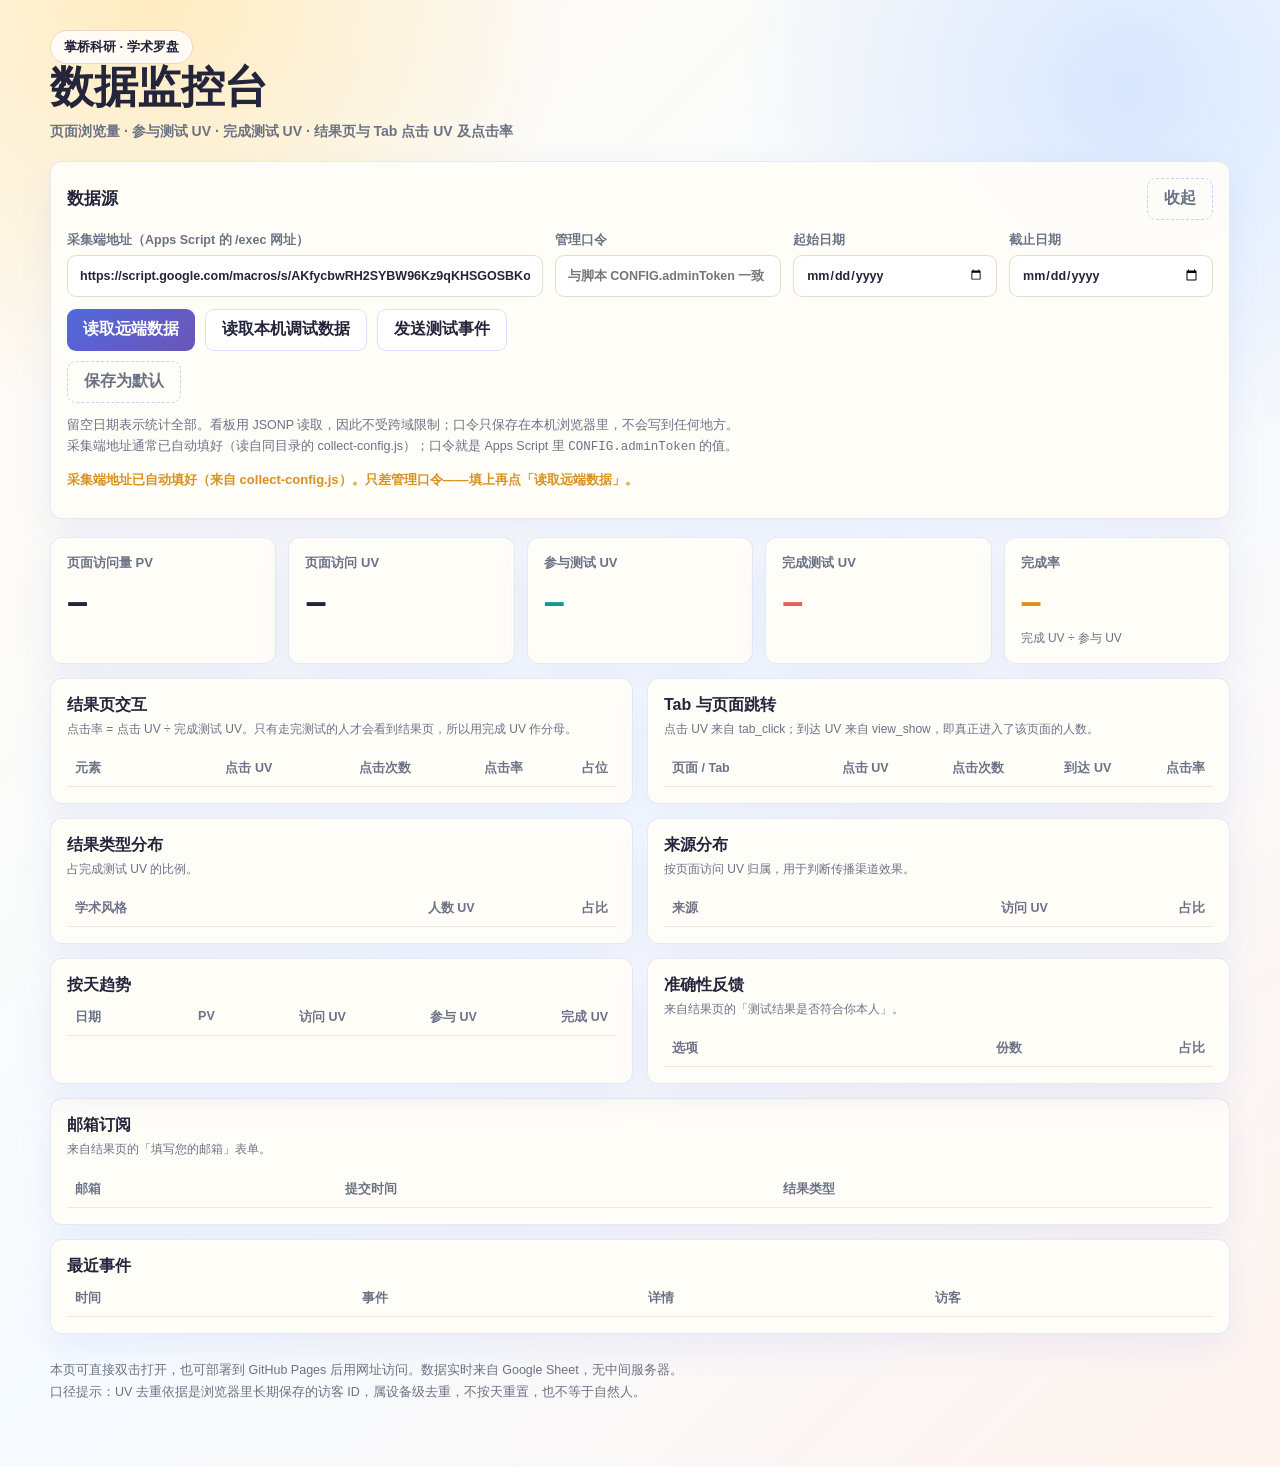
==== commit 786466ab: "Add files via upload" ====
--- a/monitor.html
+++ b/monitor.html
@@ -148,7 +148,8 @@
         </div>
       </div>
       <p class="hint" id="configHint">
-        留空日期表示统计全部。看板用 JSONP 读取，因此不受跨域限制；口令只保存在本机浏览器里。
+        留空日期表示统计全部。看板用 JSONP 读取，因此不受跨域限制；口令只保存在本机浏览器里，不会写到任何地方。<br>
+        采集端地址通常已自动填好（读自同目录的 collect-config.js）；口令就是 Apps Script 里 <code>CONFIG.adminToken</code> 的值。
       </p>
     </div>
     <p class="status" id="status">尚未读取数据。先填好采集端地址与口令，再点「读取远端数据」。</p>
@@ -220,6 +221,15 @@
         <tbody id="feedbackRows"></tbody>
       </table>
     </article>
+  </section>
+
+  <section class="table-card" style="margin-top:14px">
+    <h2>邮箱订阅</h2>
+    <p class="table-note" id="emailNote">来自结果页的「填写您的邮箱」表单。</p>
+    <table>
+      <thead><tr><th>邮箱</th><th>提交时间</th><th>结果类型</th></tr></thead>
+      <tbody id="emailRows"></tbody>
+    </table>
   </section>
 
   <section class="table-card" style="margin-top:14px">
@@ -249,6 +259,9 @@
   </footer>
 </main>
 
+<!-- 采集端地址的唯一定义处。看板与测试页共用它，改一处即可，不用两边同步。
+     加载失败（本地单独拷走本文件）时下面会自动退回到空值，不影响其他功能。 -->
+<script src="collect-config.js"></script>
 <script>
 (function () {
   "use strict";
@@ -272,6 +285,17 @@
   function num(value) {
     var n = Number(value);
     return isFinite(n) ? String(n) : "–";
+  }
+
+  // 采集端地址的优先级：本机保存 > 网址参数 > collect-config.js 里的定义。
+  // 第三项让「换台电脑打开」也不必再复制那串长网址——它本来就是公开的（测试页里也有），
+  // 真正的密钥只有口令。
+  function defaultSource() {
+    try {
+      return String(window.ACADEMIC_COMPASS_COLLECT_ENDPOINT || "").trim();
+    } catch (error) {
+      return "";
+    }
   }
 
   function readConfig() {
@@ -279,7 +303,7 @@
     try { saved = JSON.parse(localStorage.getItem(LS_KEY)) || {}; } catch (e) { saved = {}; }
     var qs = new URLSearchParams(location.search);
     return {
-      source: saved.source || qs.get("source") || "",
+      source: saved.source || qs.get("source") || defaultSource(),
       token: saved.token || qs.get("token") || "",
       since: saved.since || qs.get("since") || "",
       until: saved.until || qs.get("until") || ""
@@ -399,6 +423,18 @@
       return "<tr><td>" + esc(row.label) + "</td>" +
         '<td class="num">' + num(row.count) + "</td>" +
         '<td class="num">' + pct(row.share) + "</td></tr>";
+    });
+
+    var emails = sum.emailSignups || { total: 0, rows: [] };
+    $("emailNote").textContent = emails.total
+      ? "共 " + emails.total + " 个邮箱（按邮箱去重、最新的在前。完整清单在表格的 " +
+        "academic_compass_email_signup 工作表里。）"
+      : "还没有人留邮箱。该表由结果页的邮箱表单写入，与埋点表分开存放。";
+    $("emailRows").innerHTML = rowsOrEmpty(emails.rows, 3, function (row) {
+      var when = String(row.createdAt || "").replace("T", " ").slice(0, 19);
+      return "<tr><td>" + esc(row.email) + "</td>" +
+        "<td>" + esc(when) + "</td>" +
+        "<td>" + esc(row.typeName || "") + "</td></tr>";
     });
 
     $("recentRows").innerHTML = rowsOrEmpty(s.recent, 4, function (row) {
@@ -548,7 +584,13 @@
     $("toggleConfigBtn").textContent = hidden ? "收起" : "展开";
   });
 
-  if (config.source && config.token) loadRemote();
+  if (config.source && config.token) {
+    loadRemote();
+  } else if (config.source) {
+    setStatus("采集端地址已自动填好（来自 collect-config.js）。只差管理口令——填上再点「读取远端数据」。", "warn");
+  } else {
+    setStatus("尚未读取数据。先填好采集端地址与口令，再点「读取远端数据」。", "warn");
+  }
 })();
 </script>
 </body>
